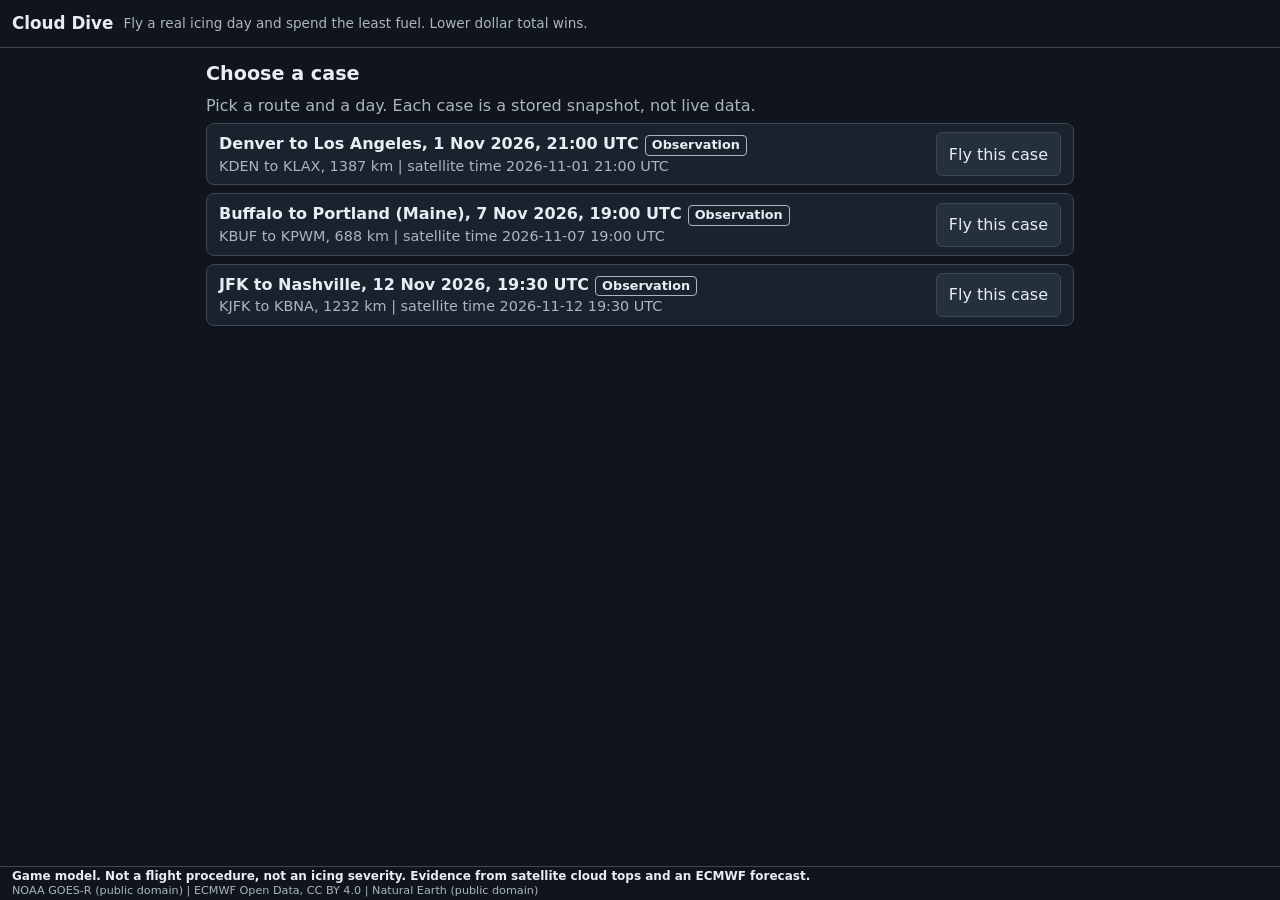
==== static/cloud-dive/index.html @ b4787343 "feat: tasks 7-12 - JS engine, game UI, map view with GOES image, one-screen layout - Task 7: engine." ====
<!doctype html>
<html lang="en">
<head>
  <meta charset="utf-8">
  <meta name="viewport" content="width=device-width, initial-scale=1">
  <title>Cloud Dive</title>
  <link rel="stylesheet" href="game.css">
</head>
<body>
  <!-- Top bar (task 12.2): title, case title, HUD chips, Change case. -->
  <header class="top">
    <h1>Cloud Dive</h1>
    <p class="tagline flight-hide">Fly a real icing day and spend the least fuel. Lower dollar total wins.</p>
    <h2 id="flight-title" class="flight-title flight-only">Flight</h2>

    <dl id="hud" class="hud flight-only" aria-label="Flight status">
      <div class="hud-item hud-total">
        <dt title="Fuel cost (game, illustrative)">Fuel cost (game)</dt>
        <dd id="hud-total">$0</dd>
      </div>
      <div class="hud-item hud-ice">
        <dt id="hud-ice-label">Ice index (game model)</dt>
        <dd>
          <div id="hud-ice-bar" class="ice-bar" role="meter" aria-labelledby="hud-ice-label"
               aria-valuemin="0" aria-valuemax="100" aria-valuenow="0">
            <div id="hud-ice-fill" class="ice-fill"></div>
          </div>
          <span id="hud-ice-text">0 / 100</span>
        </dd>
      </div>
      <div class="hud-item">
        <dt>Anti-ice</dt>
        <dd id="hud-anti-ice">Off</dd>
      </div>
      <div class="hud-item">
        <dt>Altitude</dt>
        <dd id="hud-alt">-</dd>
      </div>
      <div class="hud-item">
        <dt>Lane</dt>
        <dd id="hud-lane">-</dd>
      </div>
      <div class="hud-item">
        <dt>Distance</dt>
        <dd id="hud-dist">-</dd>
      </div>
    </dl>
    <button type="button" id="back-to-cases" class="flight-only">Change case</button>
  </header>

  <main id="app" class="app-main" data-fit-box>
    <!-- Case picker (task 8.1). Filled by game.js from cases/index.json. -->
    <section id="picker" class="picker" aria-labelledby="picker-title">
      <h2 id="picker-title">Choose a case</h2>
      <p id="picker-status" class="status" role="status">Loading case list...</p>
      <ul id="case-list" class="case-list"></ul>
    </section>

    <!-- Flight screen (hidden until a case is loaded): two columns, map left, side view and controls right. -->
    <section id="flight" class="flight" aria-labelledby="flight-title" data-fit-box hidden>
      <div class="col-left" data-fit-box>
        <section id="map-section" class="map-section" aria-labelledby="map-title">
          <h3 id="map-title" class="sr-only">Map view</h3>
          <div class="map-wrap">
            <canvas id="map-follow" width="960" height="500" role="img"
                    aria-label="Map view following the aircraft, north up, with five lanes and evidence patches ahead; an inset in the top-left corner shows the whole route"></canvas>
            <button type="button" id="map-kind-toggle" class="map-toggle" aria-pressed="false" aria-keyshortcuts="M">
              Satellite image: IR (M shows phase)
            </button>
          </div>
          <!-- Map key strip (R14.2): four evidence patterns with level labels and the image label. -->
          <div id="map-key" class="map-key" role="group" aria-label="Map key">
            <ul id="map-key-levels" class="key-levels"></ul>
            <p id="map-key-image" class="key-image"></p>
          </div>
          <p id="map-text" class="sr-only" role="status" aria-live="polite" aria-atomic="true"></p>
        </section>
      </div>

      <div class="col-right" data-fit-box>
        <!-- Side view: cross-section renderer (task 8.2). -->
        <div class="scene-wrap">
          <h3 id="side-title" class="sr-only">Side view</h3>
          <canvas id="scene" width="960" height="560" role="img"
                  aria-label="Side view of the route: altitude against distance along the aircraft's lane">
            Side view of the route. Your browser does not support canvas; the flight status shows the same position as text.
          </canvas>
        </div>
        <p id="scene-text" class="sr-only"></p>

        <!-- Gate panel and controls plug in here (task 8.3). -->
        <section id="controls" aria-label="Controls" class="controls"></section>
      </div>
    </section>

    <!-- Error panel: never a blank screen. -->
    <section id="error" class="panel error" role="alert" hidden>
      <h2>Could not load</h2>
      <p id="error-text"></p>
      <button type="button" id="error-retry">Try again</button>
    </section>
  </main>

  <!-- Dialogs (task 12.3): native <dialog> opened with showModal() by game.js. Escape and the Close button
       close them; focus moves to the heading on open and returns to the opener on close. The report opens
       by itself when the flight ends. -->
  <dialog id="dlg-report" class="dlg dlg-wide" aria-labelledby="report-title">
    <div class="dlg-bar"><button type="button" class="dlg-close">Close</button></div>
    <section id="report" aria-label="Report" hidden></section>
  </dialog>

  <dialog id="dlg-why" class="dlg" aria-label="Why?">
    <div class="dlg-bar"><button type="button" class="dlg-close">Close</button></div>
    <section id="why" aria-label="Why?" hidden></section>
  </dialog>

  <!-- Provenance: source, UTC time, attribution (R1.3). -->
  <dialog id="dlg-sources" class="dlg" aria-labelledby="sources-title">
    <div class="dlg-bar"><button type="button" class="dlg-close">Close</button></div>
    <section id="sources" class="sources">
      <h2 id="sources-title" tabindex="-1">Data sources</h2>
      <dl>
        <dt>Case type</dt><dd id="src-kind">-</dd>
        <dt>Satellite</dt><dd id="src-sat">-</dd>
        <dt>Forecast</dt><dd id="src-fc">-</dd>
      </dl>
      <ul id="src-attr" class="attr"></ul>
      <p id="src-labels" class="small"></p>
    </section>
  </dialog>

  <dialog id="dlg-legend" class="dlg dlg-wide" aria-labelledby="legend-title">
    <div class="dlg-bar"><button type="button" class="dlg-close">Close</button></div>
    <section id="legend">
      <h2 id="legend-title" tabindex="-1">Legend</h2>
      <div class="legend-cols">
        <div>
          <h3>Side view</h3>
          <canvas id="legend-canvas" class="legend-canvas" width="290" height="400" role="img"
                  aria-label="Side view legend: cloud-top phase patterns (liquid, supercooled liquid, mixed, ice, phase unknown), cloud base estimate, candidate band, head wind barbs, 0 C and minus 20 C heights, and the four evidence levels with their patterns"></canvas>
        </div>
        <div>
          <h3>Map view</h3>
          <div id="map-legend" class="map-legend small"></div>
          <h3>Keyboard</h3>
          <div id="legend-keys"></div>
        </div>
      </div>
    </section>
  </dialog>

  <!-- Bottom bar: game note (R9.3), one-line attribution, Legend, Why?, Sources. -->
  <footer class="bottom">
    <p id="game-note" class="game-note">Game model. Not a flight procedure, not an icing severity. Evidence from satellite cloud tops and an ECMWF forecast.</p>
    <p class="attribution" title="Dollar values, ice index and parameters are illustrative game values.">NOAA GOES-R (public domain) | ECMWF Open Data, CC BY 4.0 | Natural Earth (public domain)</p>
    <nav class="bottom-buttons" aria-label="Details">
      <button type="button" id="open-legend" class="flight-only" data-dialog="legend" aria-keyshortcuts="L">Legend (L)</button>
      <button type="button" id="open-why" class="flight-only" data-dialog="why">Why?</button>
      <button type="button" id="open-sources" class="flight-only" data-dialog="sources">Sources</button>
    </nav>
  </footer>

  <script type="module" src="game.js"></script>
</body>
</html>
---- static/cloud-dive/game.css ----
:root {
  --bg: #10151c;
  --panel: #1a222d;
  --line: #3a4757;
  --text: #e8edf3;
  --muted: #aab5c3;
  --accent: #6cb4ff;
  --warn: #ffb347;
  --focus: #ffd84d;
  --orange: #ffb347;
}

* { box-sizing: border-box; }

/* One-screen layout (R14, design 9.2): grid of height 100dvh, rows top bar / main / bottom bar, no max-width. */
body {
  margin: 0;
  background: var(--bg);
  color: var(--text);
  font: 16px/1.45 system-ui, "Segoe UI", Roboto, sans-serif;
  height: 100vh;
  height: 100dvh;
  display: grid;
  grid-template-rows: auto minmax(0, 1fr) auto;
}

h1 { margin: 0; font-size: 1.05rem; white-space: nowrap; }
h2 { font-size: 1.2rem; margin: 0 0 8px; }
h3 { font-size: 1rem; margin: 0 0 6px; }
.tagline { margin: 0; color: var(--muted); font-size: 0.85rem; }
[hidden] { display: none !important; }
body:not(.in-flight) .flight-only { display: none !important; }
body.in-flight .flight-hide { display: none !important; }

button {
  font: inherit;
  color: var(--text);
  background: #25303d;
  border: 1px solid var(--line);
  border-radius: 6px;
  padding: 6px 12px;
  min-height: 44px;
  cursor: pointer;
}
button:hover:not(:disabled) { border-color: var(--accent); }
button:disabled { opacity: 0.55; cursor: not-allowed; }
:focus-visible { outline: 3px solid var(--focus); outline-offset: 2px; }

.status { color: var(--muted); margin: 6px 0; }
.small { font-size: 0.85rem; color: var(--muted); margin: 4px 0; }
.sr-only {
  position: absolute; width: 1px; height: 1px; margin: -1px; padding: 0; overflow: hidden;
  clip: rect(0 0 0 0); white-space: nowrap; border: 0;
}

/* Top bar (about 48 px) */
.top {
  display: flex; align-items: center; gap: 10px;
  min-height: 48px; padding: 2px 12px;
  border-bottom: 1px solid var(--line);
}
.flight-title {
  flex: 1 1 0; min-width: 0; margin: 0; font-size: 0.95rem; font-weight: 600;
  white-space: nowrap; overflow: hidden; text-overflow: ellipsis;
}

.hud { display: flex; align-items: stretch; gap: 6px; margin: 0; flex: 0 0 auto; }
.hud-item { background: var(--panel); border: 1px solid var(--line); border-radius: 6px; padding: 1px 8px; }
.hud dt { color: var(--muted); font-size: 0.65rem; line-height: 1.2; white-space: nowrap; }
.hud dd { margin: 0; font-size: 0.9rem; line-height: 1.25; font-variant-numeric: tabular-nums; white-space: nowrap; }
.hud-total dd { font-weight: 700; }
.hud-ice dd { display: flex; align-items: center; gap: 6px; }

/* Ice bar: stripes plus a number, so it reads in greyscale (R10.1). */
.ice-bar { width: 56px; height: 10px; border: 1px solid var(--muted); border-radius: 3px; overflow: hidden; background: #0c1015; }
.ice-fill {
  height: 100%; width: 0%;
  background: repeating-linear-gradient(45deg, #d6dde6 0 4px, #6b7888 4px 8px);
  transition: width 0.2s;
}
#hud-ice-text { font-size: 0.85rem; }

/* Main area */
.app-main { min-height: 0; padding: 0; }
.picker { padding: 12px 16px; max-width: 900px; margin: 0 auto; }
.picker h2 { margin-bottom: 4px; }
body:not(.in-flight) .app-main { overflow: auto; }

.flight {
  display: grid;
  grid-template-columns: minmax(0, 58fr) minmax(360px, 42fr);
  gap: 8px; padding: 8px 12px; height: 100%; min-height: 0;
}
.col-left, .col-right { min-width: 0; min-height: 0; }
.col-left { display: flex; flex-direction: column; }
.col-right { display: grid; grid-template-rows: minmax(0, 1fr) auto; gap: 6px; }

/* Canvases fill their cells. They are taken out of the flow so their pixel size never changes the box
   (no resize feedback loop); fitCanvas reads clientWidth and clientHeight of the cell (task 12.1). */
.map-section { flex: 1 1 0; min-height: 0; display: flex; flex-direction: column; margin: 0; }
.map-wrap, .scene-wrap {
  position: relative; min-height: 0; background: #0c1015;
  border: 1px solid var(--line); border-radius: 8px; overflow: hidden;
}
.map-wrap { flex: 1 1 0; }
.map-wrap canvas, .scene-wrap canvas {
  position: absolute; inset: 0; display: block; width: 100%; height: 100%;
}
.map-toggle {
  position: absolute; top: 6px; right: 6px; font-size: 0.8rem; padding: 2px 10px;
  background: rgba(26, 34, 45, 0.92);
}

/* Map key strip (R14.2): four evidence patterns with exact level labels, then the image label (R13.3). */
.map-key { margin-top: 6px; padding: 4px 8px; background: var(--panel); border: 1px solid var(--line); border-radius: 6px; font-size: 0.75rem; line-height: 1.3; }
.key-levels { list-style: none; margin: 0; padding: 0; display: flex; flex-wrap: wrap; gap: 2px 14px; }
.key-levels li { display: inline-flex; align-items: center; gap: 5px; }
.key-swatch { display: inline-block; flex: 0 0 auto; width: 22px; height: 14px; border: 1px solid #8a94a6; background: #10161d; }
.key-observed {
  border: 2px solid var(--orange);
  background: repeating-linear-gradient(45deg, var(--orange) 0 2px, transparent 2px 6px), rgba(255, 179, 71, 0.10);
}
.key-possible { background: radial-gradient(circle, #74d4ff 1.2px, transparent 1.7px) 0 0 / 6px 6px, #1b3a52; }
.key-assessed-not { background: repeating-linear-gradient(90deg, #9aa3ad 0 1px, transparent 1px 5px), #14141a; }
.key-none { background: #10161d; }
.key-image { margin: 2px 0 0; color: var(--muted); white-space: nowrap; overflow: hidden; text-overflow: ellipsis; }

/* Controls: fixed-height gate/status area above a compact 2 x 2 grid (a gate never moves the layout). */
.controls { display: grid; gap: 6px; }
.gate-live { margin: 0; }
.gate-panel {
  height: 88px; overflow-y: auto; margin: 0; padding: 4px 10px;
  border: 2px solid var(--line); border-radius: 8px; background: #16202b;
  font-size: 0.85rem; line-height: 1.3;
}
.gate-panel.is-gate { border-color: var(--accent); }
.gate-panel h3 { margin: 0 0 2px; font-size: 0.9rem; }
.gate-panel p { margin: 0; }
.ctl-row { display: grid; grid-template-columns: repeat(2, minmax(0, 1fr)); gap: 6px; align-items: stretch; }
.ctl-field { border: 1px solid var(--line); border-radius: 8px; margin: 0; padding: 0 8px 4px; min-width: 0; }
.ctl-field legend { color: var(--muted); font-size: 0.75rem; padding: 0 4px; line-height: 1.2; }
.ctl-buttons { display: flex; flex-wrap: wrap; gap: 4px; align-items: center; }
.ctl-lane {
  flex: 0 0 44px; min-width: 44px; min-height: 44px; padding: 1px 0;
  display: flex; flex-direction: column; align-items: center; justify-content: center; line-height: 1.15;
}
.ctl-sub { font-size: 0.65rem; color: var(--muted); white-space: nowrap; }
.ctl-note { margin: 2px 0 0; font-size: 0.7rem; color: var(--muted); }
.ctl-value { flex: 1 1 100%; order: -1; font-size: 0.75rem; font-variant-numeric: tabular-nums; }
.ctl-buttons button { flex: 1 1 70px; }
.ctl-buttons button.ctl-lane { flex: 0 0 44px; }
button[aria-pressed="true"] { border-color: var(--accent); background: #1f3a55; box-shadow: inset 0 0 0 2px var(--accent); }
.ctl-lane.is-here { border-style: dashed; }
.ctl-toggle { width: 100%; font-weight: 600; }
.ctl-go-field { border: 0; padding: 0; }
.ctl-go { width: 100%; height: 100%; min-height: 44px; font-size: 1.05rem; font-weight: 700; background: #1f3a55; border-color: var(--accent); }
.map-toggle[aria-pressed="true"] { box-shadow: inset 0 0 0 2px var(--accent); }

/* Case picker */
.case-list { list-style: none; margin: 0; padding: 0; display: grid; gap: 8px; }
.case-item {
  display: flex; flex-wrap: wrap; align-items: center; justify-content: space-between; gap: 8px;
  background: var(--panel); border: 1px solid var(--line); border-radius: 8px; padding: 8px 12px;
}
.case-item.disabled { border-style: dashed; }
.case-title { font-weight: 600; }
.case-meta { color: var(--muted); font-size: 0.9rem; }
.case-reason { color: var(--warn); font-size: 0.9rem; margin-top: 2px; }
.tag {
  display: inline-block; border: 1px solid var(--muted); border-radius: 4px;
  padding: 0 6px; font-size: 0.8rem; margin-left: 6px;
}

.panel { background: var(--panel); border: 1px solid var(--line); border-radius: 8px; padding: 12px; margin: 10px 0; }
.panel:empty { display: none; }
.error { border-color: var(--warn); margin: 12px; }

.map-legend p { margin: 2px 0; }
.sources dl { display: grid; grid-template-columns: max-content 1fr; gap: 2px 12px; margin: 0; }
.sources dt { color: var(--muted); }
.sources dd { margin: 0; }
.attr { margin: 8px 0 0; padding-left: 18px; font-size: 0.85rem; color: var(--muted); }

/* Bottom bar (about 28 px): game note (R9.3), one-line attribution, Legend, Why?, Sources. */
.bottom {
  display: grid; grid-template-columns: minmax(0, 1fr) auto; column-gap: 12px; align-items: center;
  padding: 2px 12px; border-top: 1px solid var(--line);
}
.game-note { margin: 0; font-size: 0.75rem; font-weight: 600; line-height: 1.25; }
.attribution { margin: 0; font-size: 0.7rem; color: var(--muted); line-height: 1.25; white-space: nowrap; overflow: hidden; text-overflow: ellipsis; }
.bottom-buttons { grid-column: 2; grid-row: 1 / span 2; display: flex; gap: 6px; }
.bottom-buttons button { min-height: 28px; min-width: 44px; padding: 1px 10px; font-size: 0.8rem; }

/* Dialogs (task 12.3): native <dialog> with showModal(); the backdrop dims the page. */
.dlg {
  color: var(--text); background: var(--bg); border: 2px solid var(--accent); border-radius: 10px;
  padding: 0 16px 12px; width: min(640px, 94vw); max-height: 90vh; overflow: auto;
}
.dlg-wide { width: min(860px, 94vw); }
.dlg::backdrop { background: rgba(5, 8, 12, 0.72); }
.dlg-bar { position: sticky; top: 0; z-index: 1; display: flex; justify-content: flex-end; padding: 8px 0 4px; background: var(--bg); }
.dlg h2, .dlg h3 { scroll-margin-top: 56px; }
.dlg h2:focus, .dlg h3:focus { outline: 3px solid var(--focus); outline-offset: 2px; }
.dlg h2 { margin-top: 0; }
.legend-cols { display: grid; grid-template-columns: auto minmax(0, 1fr); gap: 4px 20px; }
.legend-canvas { display: block; width: 290px; height: 400px; max-width: 100%; border: 1px solid var(--line); border-radius: 6px; background: #0c1015; }
@media (max-width: 700px) { .legend-cols { grid-template-columns: minmax(0, 1fr); } }

/* Narrow screens and portrait (R14.6): one column - map, side view, controls - with page scroll. */
@media (max-width: 1279px), (orientation: portrait) {
  body { height: auto; min-height: 100vh; display: block; }
  .top { flex-wrap: wrap; padding: 6px 12px; }
  .flight-title { flex: 1 1 100%; white-space: normal; }
  .hud { flex-wrap: wrap; }
  .flight { grid-template-columns: minmax(0, 1fr); height: auto; }
  .col-left { display: block; }
  .map-section { display: block; }
  .map-wrap { aspect-ratio: 960 / 500; }
  .col-right { grid-template-rows: auto auto; }
  .scene-wrap { aspect-ratio: 960 / 560; }
  .bottom { grid-template-columns: minmax(0, 1fr); row-gap: 4px; padding: 6px 12px; }
  .attribution { white-space: normal; }
  .bottom-buttons { grid-column: 1; grid-row: auto; }
  .gate-panel { height: 110px; }
}
@media (max-width: 560px) {
  .ctl-row { grid-template-columns: minmax(0, 1fr); }
}
@media (prefers-reduced-motion: reduce) {
  .ice-fill { transition: none; }
}

/* End-of-flight report (task 8.4) */
.report-total { font-size: 1.2rem; font-weight: 600; }
.report-table { width: 100%; border-collapse: collapse; margin: 10px 0; }
.report-table caption { text-align: left; color: var(--muted); padding-bottom: 4px; }
.report-table th, .report-table td { border-bottom: 1px solid var(--line); padding: 4px 8px; text-align: left; }
.report-table td:nth-child(2) { text-align: right; font-variant-numeric: tabular-nums; }
.share-text { display: block; width: 100%; box-sizing: border-box; background: var(--bg); color: var(--text); border: 1px solid var(--line); border-radius: 6px; padding: 8px; margin: 8px 0; font: inherit; }

/* Why? cards (8.5) */
.why-card { border: 1px solid #8a94a6; border-radius: 6px; margin: 0.5rem 0; padding: 0.25rem 0.75rem; }
.why-card summary { cursor: pointer; font-weight: 600; padding: 0.4rem 0; }
.why-card summary:focus-visible { outline: 3px solid #1a5fb4; outline-offset: 2px; }
.why-card p { margin: 0.4rem 0; line-height: 1.45; }
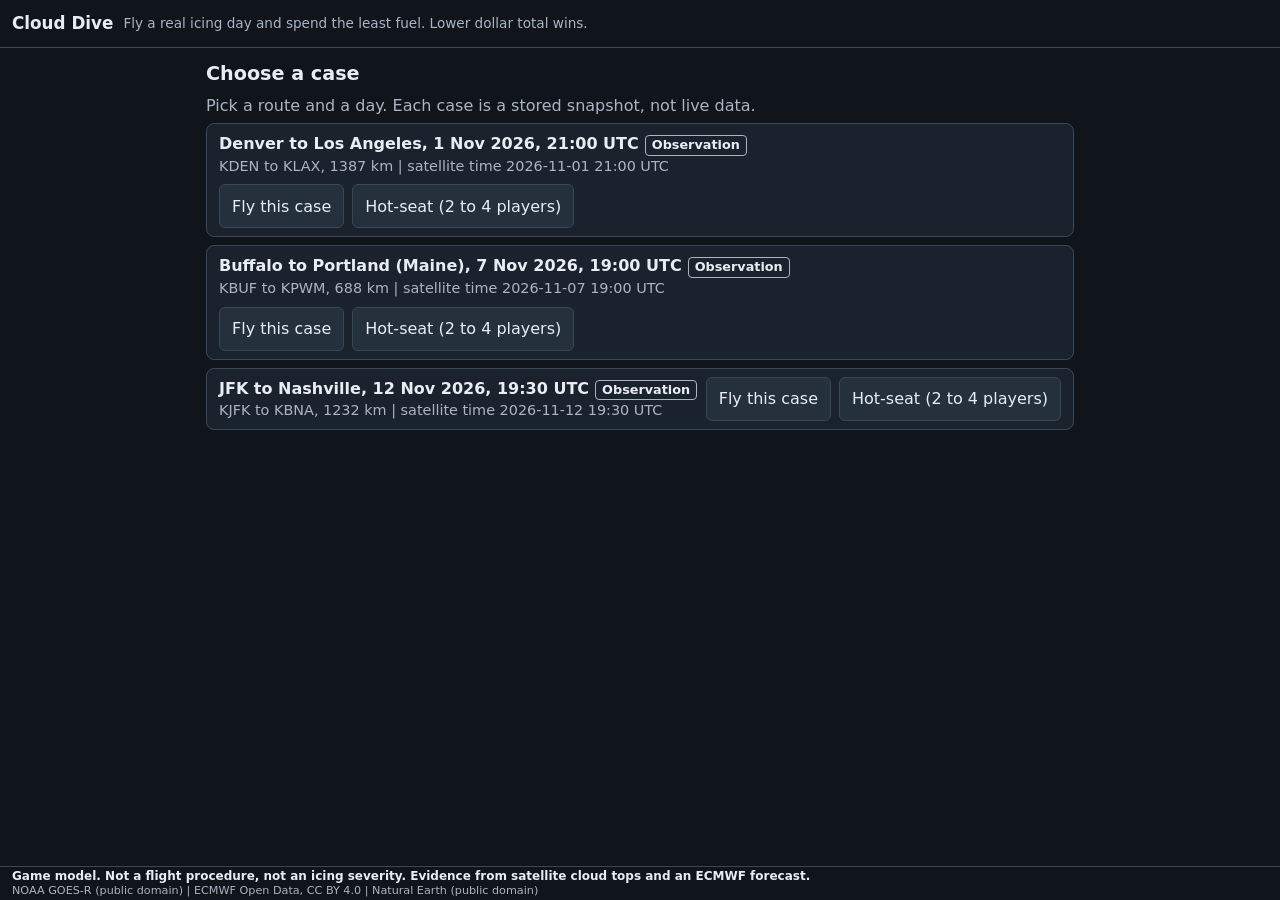
==== commit 9994314d: "feat: cloud-dive revision b - 3D cockpit, effects, departure climb, hot-seat, chase view (groups 13-" ====
--- a/static/cloud-dive/index.html
+++ b/static/cloud-dive/index.html
@@ -4,7 +4,9 @@
   <meta charset="utf-8">
   <meta name="viewport" content="width=device-width, initial-scale=1">
   <title>Cloud Dive</title>
+  <link rel="icon" href="data:,">
   <link rel="stylesheet" href="game.css">
+  <link rel="stylesheet" href="cockpit.css">
 </head>
 <body>
   <!-- Top bar (task 12.2): title, case title, HUD chips, Change case. -->
@@ -15,7 +17,7 @@
 
     <dl id="hud" class="hud flight-only" aria-label="Flight status">
       <div class="hud-item hud-total">
-        <dt title="Fuel cost (game, illustrative)">Fuel cost (game)</dt>
+        <dt id="hud-total-label" title="Fuel cost (game, illustrative)">Fuel cost (game)</dt>
         <dd id="hud-total">$0</dd>
       </div>
       <div class="hud-item hud-ice">
@@ -58,7 +60,15 @@
 
     <!-- Flight screen (hidden until a case is loaded): two columns, map left, side view and controls right. -->
     <section id="flight" class="flight" aria-labelledby="flight-title" data-fit-box hidden>
+      <!-- Cockpit view (task 15.5): 3D canvas with the panel overlay. Default for flights; hidden in the 2D view
+           and when WebGL or the 3D module is not available (R19.1). -->
+      <section id="cockpit-view" class="cockpit-view" aria-label="Cockpit view" hidden>
+        <canvas id="cockpit-canvas" class="cockpit-canvas" role="img"
+                aria-label="Cockpit view: first-person view along the route with cloud volumes and evidence. The panel gives the same information as text."></canvas>
+        <div id="cockpit-panel"></div>
+      </section>
       <div class="col-left" data-fit-box>
+        <p id="view-notice" class="view-notice" role="status" hidden></p>
         <section id="map-section" class="map-section" aria-labelledby="map-title">
           <h3 id="map-title" class="sr-only">Map view</h3>
           <div class="map-wrap">
@@ -88,8 +98,23 @@
         </div>
         <p id="scene-text" class="sr-only"></p>
 
+        <!-- Departure climb status card (task 17.7): 2D view only, before the first step. -->
+        <section id="departure-card" class="departure-card" aria-labelledby="departure-card-title" hidden>
+          <h3 id="departure-card-title">Departure climb</h3>
+          <p><strong id="departure-card-cost"></strong> <span id="departure-card-route"></span> <span id="departure-card-level"></span></p>
+          <p id="departure-card-note" class="departure-card-note"></p>
+        </section>
+        <!-- Runway and takeoff (task 17.3): shown in the cockpit view until the climb ends. -->
+        <section id="lead-box" class="lead-box" aria-labelledby="lead-title" hidden>
+          <h3 id="lead-title" tabindex="-1">Departure</h3>
+          <p id="lead-status" class="lead-status" role="status" aria-live="polite"></p>
+          <button type="button" id="takeoff-btn" class="takeoff-btn" aria-keyshortcuts="Space Enter">Start takeoff</button>
+          <button type="button" id="skip-btn" class="takeoff-btn" aria-keyshortcuts="Space" hidden>Skip</button>
+        </section>
         <!-- Gate panel and controls plug in here (task 8.3). -->
         <section id="controls" aria-label="Controls" class="controls"></section>
+        <!-- Cockpit gate choices and side-view inset (task 15.4); hidden until the cockpit view is on. -->
+        <section id="gate-choices" aria-label="Gate choices" class="gate-choices-wrap" hidden></section>
       </div>
     </section>
 
@@ -107,6 +132,49 @@
   <dialog id="dlg-report" class="dlg dlg-wide" aria-labelledby="report-title">
     <div class="dlg-bar"><button type="button" class="dlg-close">Close</button></div>
     <section id="report" aria-label="Report" hidden></section>
+  </dialog>
+
+  <!-- Hot-seat (task 18.2): setup before the first flight, hand-over between flights. Nothing is uploaded. -->
+  <dialog id="dlg-hotseat" class="dlg" aria-labelledby="hotseat-title">
+    <div class="dlg-bar"><button type="button" class="dlg-close">Close</button></div>
+    <form id="hotseat-form" method="dialog" class="hotseat-form">
+      <h2 id="hotseat-title" tabindex="-1">Hot-seat</h2>
+      <p class="small">2 to 4 players fly the same case in turn on this device. Names are optional and stay on this device.</p>
+      <p id="hotseat-case" class="small"></p>
+      <label for="hotseat-count">Number of players</label>
+      <select id="hotseat-count">
+        <option value="2">2</option>
+        <option value="3">3</option>
+        <option value="4">4</option>
+      </select>
+      <div id="hotseat-names" class="hotseat-names"></div>
+      <button type="submit" id="hotseat-start">Start hot-seat</button>
+    </form>
+  </dialog>
+
+  <dialog id="dlg-handover" class="dlg" aria-labelledby="handover-title">
+    <section class="hotseat-form">
+      <h2 id="handover-title" tabindex="-1">Hand the device to the next player</h2>
+      <p id="handover-text" role="status"></p>
+      <p class="small">The next player has not seen this report. Game model, illustrative dollar values.</p>
+      <button type="button" id="handover-start">Start</button>
+      <button type="button" id="handover-end">End hot-seat</button>
+    </section>
+  </dialog>
+
+  <!-- Hot-seat results (task 18.3): opens after the last player closes their report. In memory only. -->
+  <dialog id="dlg-results" class="dlg dlg-wide" aria-labelledby="results-title">
+    <div class="dlg-bar"><button type="button" class="dlg-close">Close</button></div>
+    <section class="hotseat-form results">
+      <h2 id="results-title" tabindex="-1">Hot-seat results</h2>
+      <table id="results-table" class="report-table results-table"></table>
+      <p id="results-departure" class="small"></p>
+      <p id="results-notes" class="small"></p>
+      <div class="results-actions">
+        <button type="button" id="results-again">Play again</button>
+        <button type="button" id="results-back">Back to cases</button>
+      </div>
+    </section>
   </dialog>
 
   <dialog id="dlg-why" class="dlg" aria-label="Why?">
@@ -152,8 +220,10 @@
   <!-- Bottom bar: game note (R9.3), one-line attribution, Legend, Why?, Sources. -->
   <footer class="bottom">
     <p id="game-note" class="game-note">Game model. Not a flight procedure, not an icing severity. Evidence from satellite cloud tops and an ECMWF forecast.</p>
-    <p class="attribution" title="Dollar values, ice index and parameters are illustrative game values.">NOAA GOES-R (public domain) | ECMWF Open Data, CC BY 4.0 | Natural Earth (public domain)</p>
+    <p class="attribution" title="Dollar values, ice index and parameters are illustrative game values.">NOAA GOES-R (public domain) | ECMWF Open Data, CC BY 4.0 | Natural Earth (public domain)<span id="src-line" class="src-line"></span></p>
     <nav class="bottom-buttons" aria-label="Details">
+      <button type="button" id="view-toggle" class="flight-only" aria-keyshortcuts="V" hidden>2D view (V)</button>
+      <button type="button" id="chase-toggle" class="flight-only" aria-keyshortcuts="C" aria-pressed="false" hidden>Chase view (C)</button>
       <button type="button" id="open-legend" class="flight-only" data-dialog="legend" aria-keyshortcuts="L">Legend (L)</button>
       <button type="button" id="open-why" class="flight-only" data-dialog="why">Why?</button>
       <button type="button" id="open-sources" class="flight-only" data-dialog="sources">Sources</button>
--- a/static/cloud-dive/game.css
+++ b/static/cloud-dive/game.css
@@ -151,6 +151,11 @@
 .ctl-buttons button.ctl-lane { flex: 0 0 44px; }
 button[aria-pressed="true"] { border-color: var(--accent); background: #1f3a55; box-shadow: inset 0 0 0 2px var(--accent); }
 .ctl-lane.is-here { border-style: dashed; }
+.gate-choices-wrap[hidden] { display: none; }
+.gate-inset { display: block; width: 100%; max-width: 360px; height: 180px; border: 1px solid var(--line); border-radius: 8px; background: #0c1015; }
+.gate-inset[hidden] { display: none; }
+.gate-choices { display: flex; flex-wrap: wrap; gap: 6px; margin-top: 6px; }
+.gate-btn { min-width: 44px; min-height: 44px; flex: 1 1 90px; }
 .ctl-toggle { width: 100%; font-weight: 600; }
 .ctl-go-field { border: 0; padding: 0; }
 .ctl-go { width: 100%; height: 100%; min-height: 44px; font-size: 1.05rem; font-weight: 700; background: #1f3a55; border-color: var(--accent); }
@@ -202,6 +207,17 @@
 .dlg h2, .dlg h3 { scroll-margin-top: 56px; }
 .dlg h2:focus, .dlg h3:focus { outline: 3px solid var(--focus); outline-offset: 2px; }
 .dlg h2 { margin-top: 0; }
+.hotseat-form { display: grid; gap: 8px; justify-items: start; }
+.hotseat-form select, .hotseat-form input, .hotseat-form button { min-height: 44px; font: inherit; }
+.results-table th[scope="col"] { border-bottom: 2px solid var(--text); }
+.results-table tbody th { font-weight: 600; text-align: left; }
+.results-table tr.baseline-row th, .results-table tr.baseline-row td { border-top: 2px solid var(--text); font-style: italic; }
+.results-table td { text-align: right; font-variant-numeric: tabular-nums; }
+.results-actions { display: flex; gap: 8px; flex-wrap: wrap; }
+.results-actions button { min-height: 44px; font: inherit; }
+.hotseat-names { display: grid; gap: 6px; width: 100%; }
+.hotseat-names label { display: grid; gap: 2px; }
+.case-item .case-actions { display: flex; gap: 8px; flex-wrap: wrap; }
 .legend-cols { display: grid; grid-template-columns: auto minmax(0, 1fr); gap: 4px 20px; }
 .legend-canvas { display: block; width: 290px; height: 400px; max-width: 100%; border: 1px solid var(--line); border-radius: 6px; background: #0c1015; }
 @media (max-width: 700px) { .legend-cols { grid-template-columns: minmax(0, 1fr); } }
@@ -211,7 +227,7 @@
   body { height: auto; min-height: 100vh; display: block; }
   .top { flex-wrap: wrap; padding: 6px 12px; }
   .flight-title { flex: 1 1 100%; white-space: normal; }
-  .hud { flex-wrap: wrap; }
+  .hud { flex-wrap: wrap; max-width: 100%; flex: 1 1 100%; }
   .flight { grid-template-columns: minmax(0, 1fr); height: auto; }
   .col-left { display: block; }
   .map-section { display: block; }
@@ -243,3 +259,31 @@
 .why-card summary { cursor: pointer; font-weight: 600; padding: 0.4rem 0; }
 .why-card summary:focus-visible { outline: 3px solid #1a5fb4; outline-offset: 2px; }
 .why-card p { margin: 0.4rem 0; line-height: 1.45; }
+
+/* Cockpit view (task 15.5). The cockpit is the default flight view; body.view-cockpit hides the 2D map column and
+   the 2D controls (the gate text stays, the gate buttons and inset come from #gate-choices). */
+.cockpit-view {
+  position: relative; min-width: 0; min-height: 0; overflow: hidden;
+  background: #0c1015; border: 1px solid var(--line); border-radius: 8px;
+}
+/* Task 15.6: the view is a column. The canvas (the windshield) takes the space above the panel, so the panel never
+   covers the scene; the 3D frame is drawn at the canvas aspect. */
+.cockpit-view { display: flex; flex-direction: column; }
+.cockpit-canvas { position: relative; display: block; flex: 1 1 0; width: 100%; height: 0; min-height: 160px; }
+#cockpit-panel { flex: 0 0 auto; }
+.view-notice {
+  margin: 0 0 6px; padding: 6px 10px; font-size: 0.85rem;
+  border: 1px solid var(--warn); border-radius: 6px; background: #2a2218;
+}
+body.view-cockpit .flight { grid-template-columns: minmax(0, 1fr) minmax(300px, 380px); }
+body.view-cockpit .col-left,
+body.view-cockpit .scene-wrap,
+body.view-cockpit #controls .ctl-row,
+body.view-cockpit .src-line { display: none; }
+body.view-cockpit .col-right { display: flex; flex-direction: column; gap: 6px; overflow-y: auto; }
+body.view-cockpit .gate-panel { height: auto; min-height: 88px; max-height: 150px; flex: 0 0 auto; }
+body.view-cockpit .gate-inset { height: 140px; }
+@media (max-width: 760px) {
+  body.view-cockpit .flight { grid-template-columns: minmax(0, 1fr); grid-template-rows: minmax(0, 1fr) auto; }
+  body.view-cockpit .col-right { max-height: 45dvh; }
+}
--- a/static/cloud-dive/cockpit.css
+++ b/static/cloud-dive/cockpit.css
@@ -0,0 +1,81 @@
+/* Cockpit panel overlay (task 15.3). Uses the colour variables of game.css. Every control is at least 44 px
+   high and has a visible focus ring; every drawing has a text label, so nothing relies on colour alone (R10.1). */
+.cockpit-panel {
+  display: grid;
+  grid-template-columns: minmax(150px, 1fr) minmax(150px, 1fr) minmax(120px, auto) 90px minmax(220px, 2fr);
+  grid-template-rows: auto auto auto auto;
+  grid-template-areas:
+    "fuel ice switch tape map"
+    "legend legend legend legend legend"
+    "text text text text text"
+    "note note note source source";
+  gap: 6px 12px;
+  padding: 8px 12px;
+  background: rgba(16, 21, 28, 0.96);
+  border-top: 1px solid var(--line);
+  color: var(--text);
+  font-size: 0.85rem;
+}
+.cp-fuel { grid-area: fuel; display: flex; flex-direction: column; }
+.cp-ice { grid-area: ice; display: flex; flex-direction: column; gap: 2px; }
+.cp-switch { grid-area: switch; display: flex; flex-direction: column; align-items: flex-start; gap: 4px; }
+.cp-tape { grid-area: tape; margin: 0; display: flex; flex-direction: column; }
+.cp-map { grid-area: map; margin: 0; display: flex; flex-direction: column; min-width: 0; }
+.cp-legend { grid-area: legend; display: flex; flex-wrap: wrap; gap: 4px 14px; margin: 0; padding: 0; list-style: none; }
+.cp-text-line { grid-area: text; margin: 0; }
+.cp-game-note { grid-area: note; margin: 0; color: var(--muted); }
+.cp-source { grid-area: source; margin: 0; color: var(--muted); font-size: 0.8rem; }
+.cp-label { color: var(--muted); }
+.cp-help { color: var(--muted); font-size: 0.78rem; }
+.cp-fuel-value { font-size: 1.6rem; font-variant-numeric: tabular-nums; font-weight: 600; }
+.cp-ice-meter { width: 100%; height: 14px; }
+.cp-ice-value { font-variant-numeric: tabular-nums; }
+.cp-antiice { min-height: 44px; min-width: 44px; padding: 2px 14px; }
+.cp-antiice[aria-checked="true"] { border-color: var(--warn); border-width: 2px; font-weight: 600; }
+.cp-lamp {
+  display: inline-block; width: 16px; height: 16px; border-radius: 50%;
+  border: 2px solid var(--muted); background: transparent;
+}
+.cp-lamp-on { background: var(--warn); border-color: #ffffff; }
+.cp-lamp-text { color: var(--text); }
+.cp-tape-canvas { width: 100%; height: 84px; display: block; border: 1px solid var(--line); }
+.cp-tape-value { font-variant-numeric: tabular-nums; }
+.cp-map-canvas { width: 100%; height: 84px; display: block; border: 1px solid var(--line); }
+.cp-map-text { color: var(--muted); font-size: 0.78rem; }
+.cp-legend-item { display: flex; align-items: center; gap: 6px; }
+.cp-swatch { width: 18px; height: 14px; border: 1px solid var(--muted); display: inline-block; }
+.cp-level-0 .cp-swatch { background: repeating-linear-gradient(90deg, #9aa3ad 0 1px, transparent 1px 5px); }
+.cp-level-1 .cp-swatch { background: transparent; }
+.cp-level-2 .cp-swatch { background: radial-gradient(#74d4ff 1px, transparent 1.5px) 0 0 / 5px 5px; }
+.cp-level-3 .cp-swatch { background: repeating-linear-gradient(45deg, #ffb347 0 2px, transparent 2px 6px); border-color: var(--orange); }
+
+@media (max-width: 760px) {
+  .cockpit-panel {
+    grid-template-columns: 1fr 1fr;
+    grid-template-areas: "fuel ice" "switch tape" "map map" "legend legend" "text text" "note note" "source source";
+  }
+}
+@media (prefers-reduced-motion: reduce) {
+  .cockpit-panel * { transition: none !important; animation: none !important; }
+}
+/* Frost (task 16.1) is drawn in the WebGL overlay by cockpit3d.js (generated texture, opacity = ice / 100);
+   there is no CSS frost layer. The ice gauge text above stays the label, so the effect is never the only cue. */
+
+/* Cost pop-up (task 16.7) */
+.cp-cost-pop { display: inline-block; margin-left: 0.5rem; padding: 0.1rem 0.5rem; border-radius: 4px; background: #24313f; color: #ffd84d; font-weight: 600; }
+.cp-cost-pop[hidden] { display: none; }
+
+/* Runway and takeoff (task 17.3). The box replaces the controls until the climb ends. */
+.lead-box { padding: 8px 12px; border: 1px solid var(--line); background: rgba(16, 21, 28, 0.96); color: var(--text); }
+.lead-box[hidden] { display: none; }
+/* Departure climb status card, 2D view (task 17.7). Compact: it must not push the layout past one screen. */
+.departure-card { padding: 4px 10px; border: 1px solid var(--line); background: rgba(16, 21, 28, 0.96); color: var(--text); font-size: 0.85rem; }
+.departure-card[hidden] { display: none; }
+.departure-card h3 { margin: 0 0 2px; font-size: 0.9rem; }
+.departure-card p { margin: 0 0 2px; }
+.departure-card-note { font-size: 0.75rem; opacity: 0.85; }
+.lead-box h3 { margin: 0 0 4px; font-size: 1rem; }
+.lead-status { margin: 0 0 8px; }
+.takeoff-btn { min-height: 44px; min-width: 44px; padding: 4px 18px; font-size: 1rem; font-weight: 600; }
+.takeoff-btn[hidden] { display: none; }
+body.lead-active #controls { display: none; }
